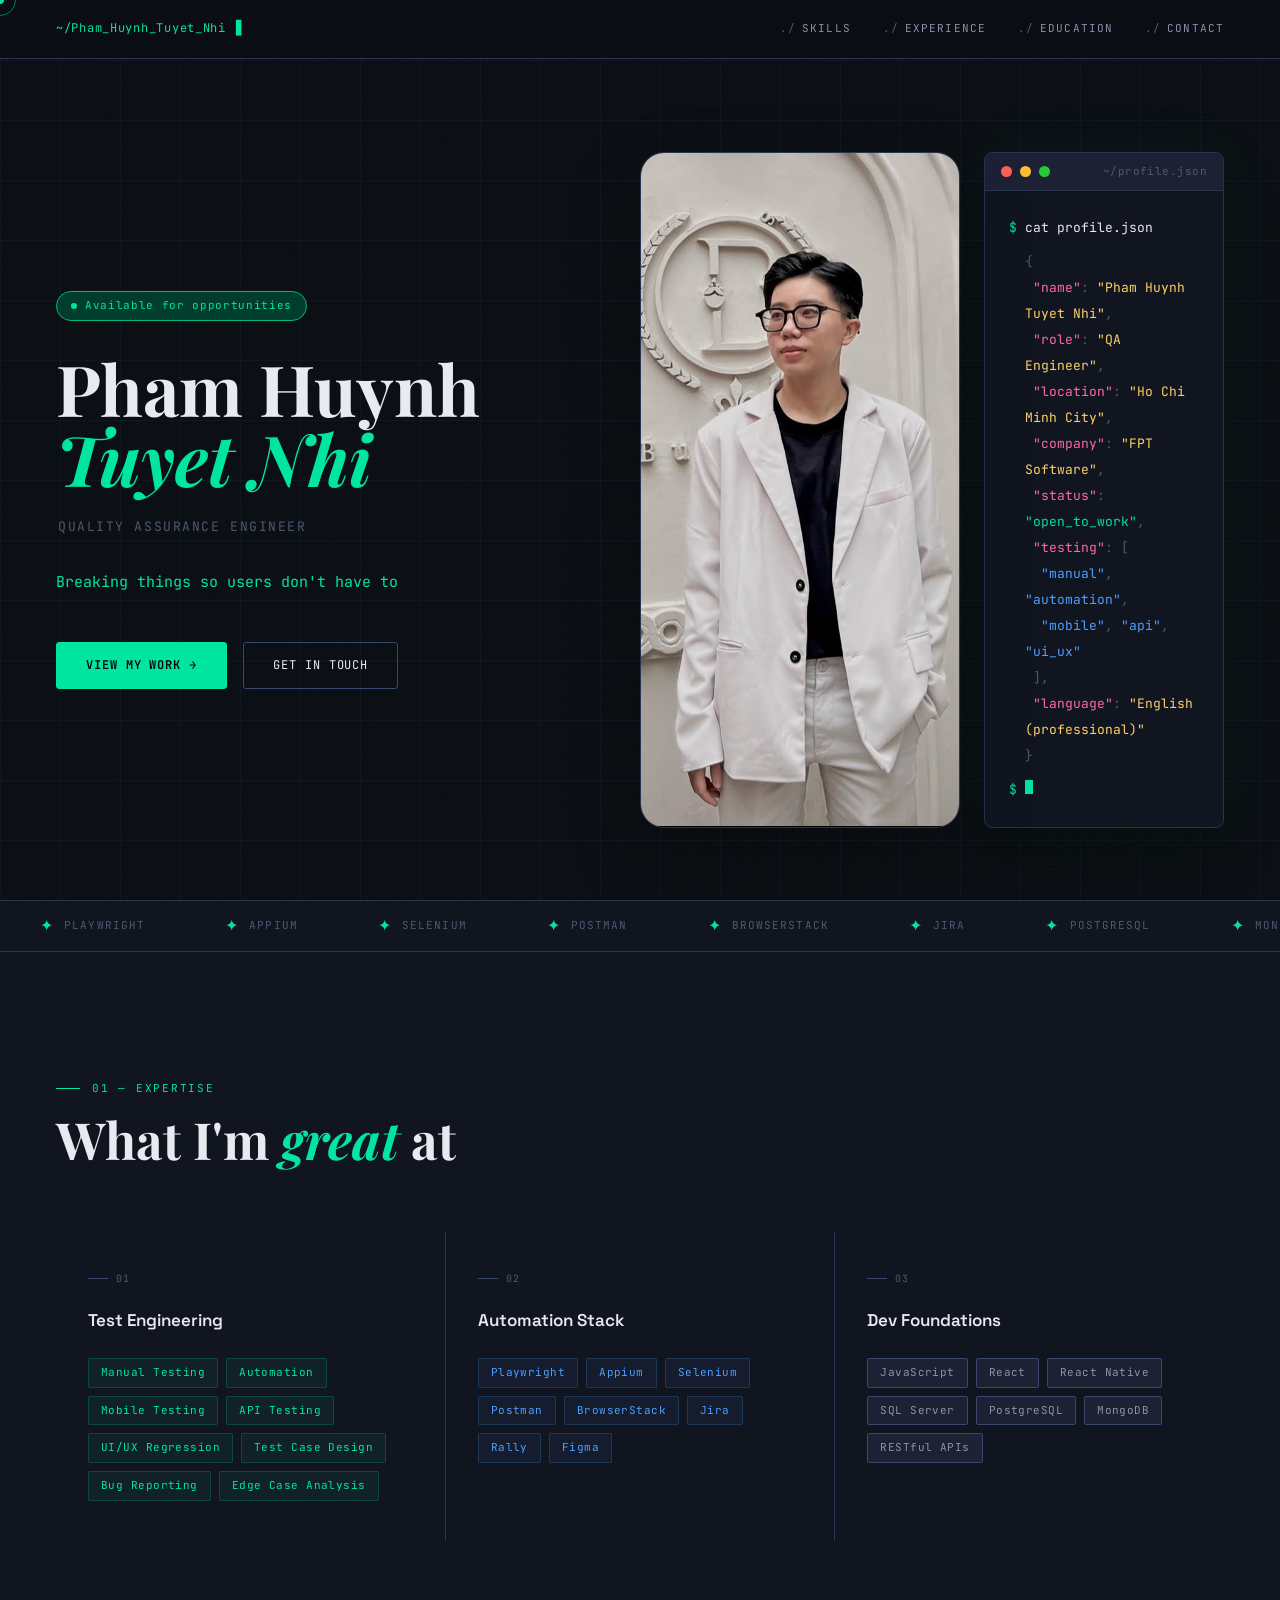
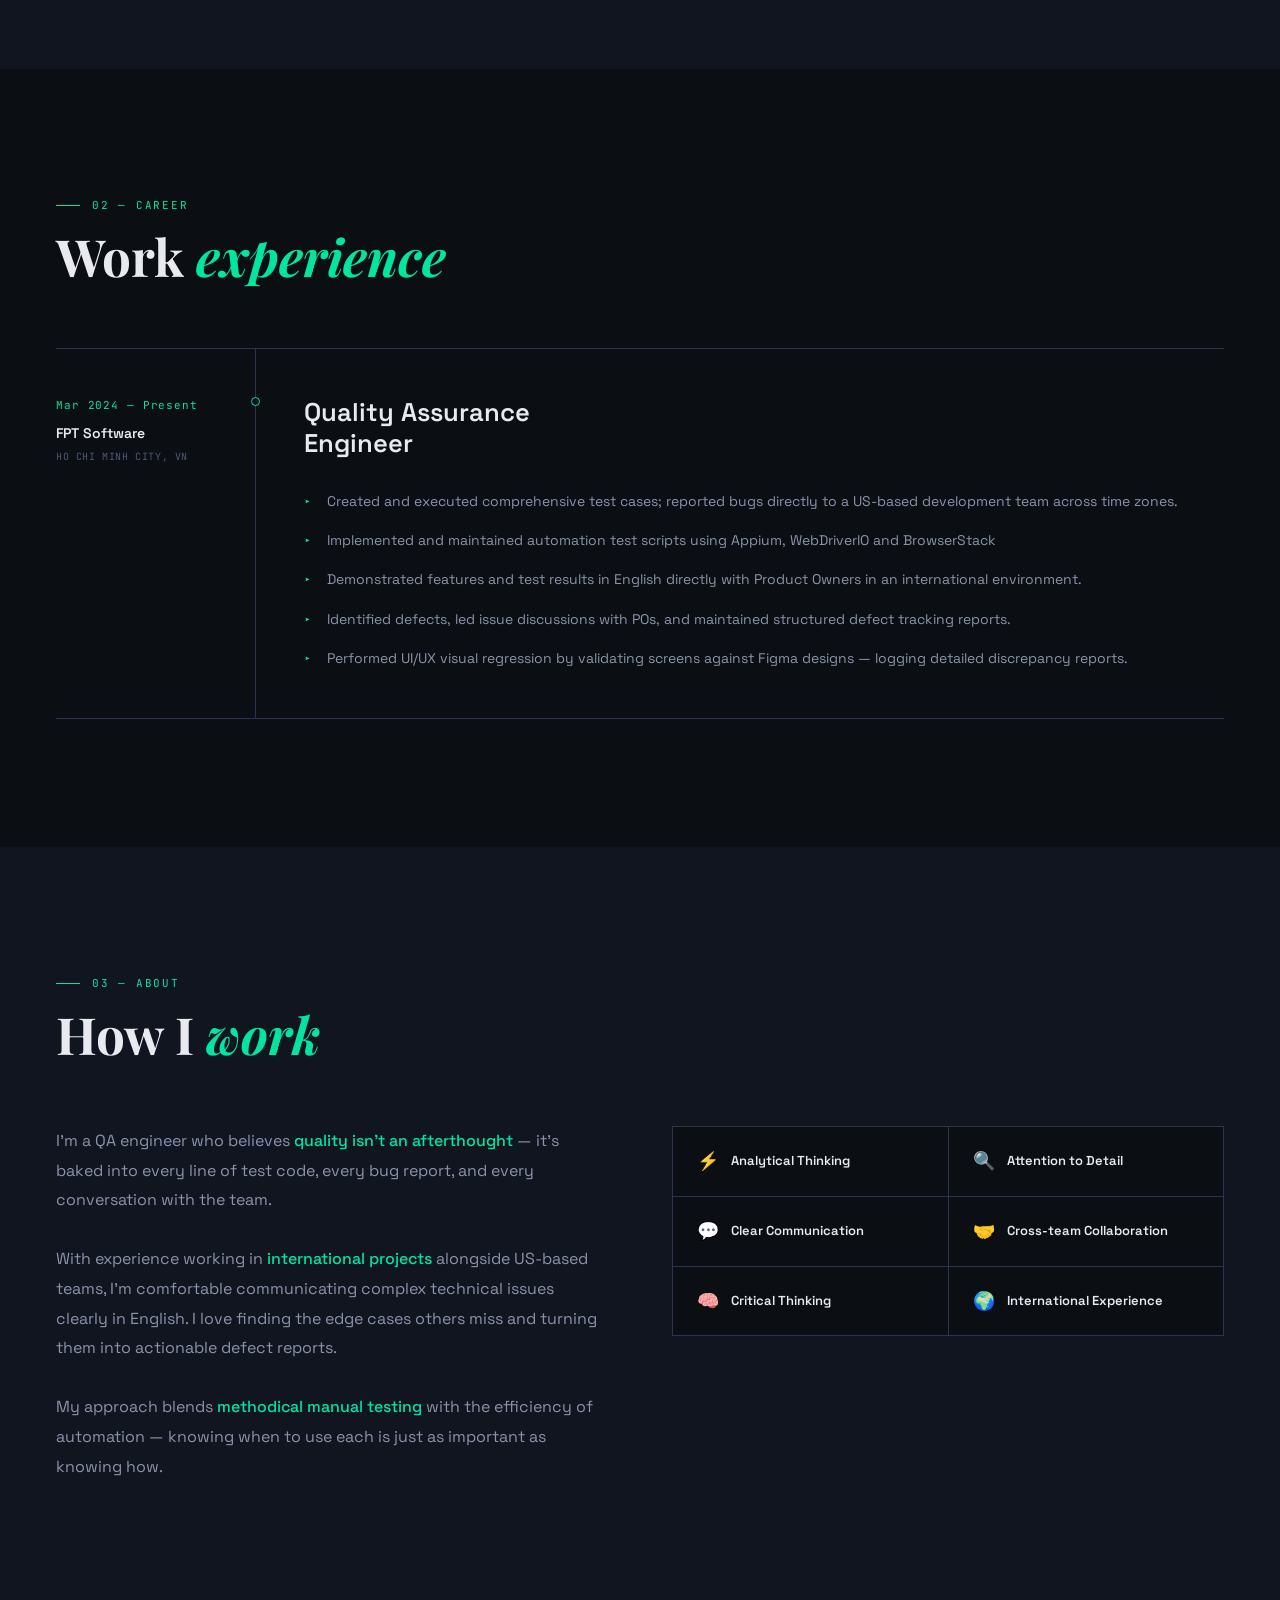
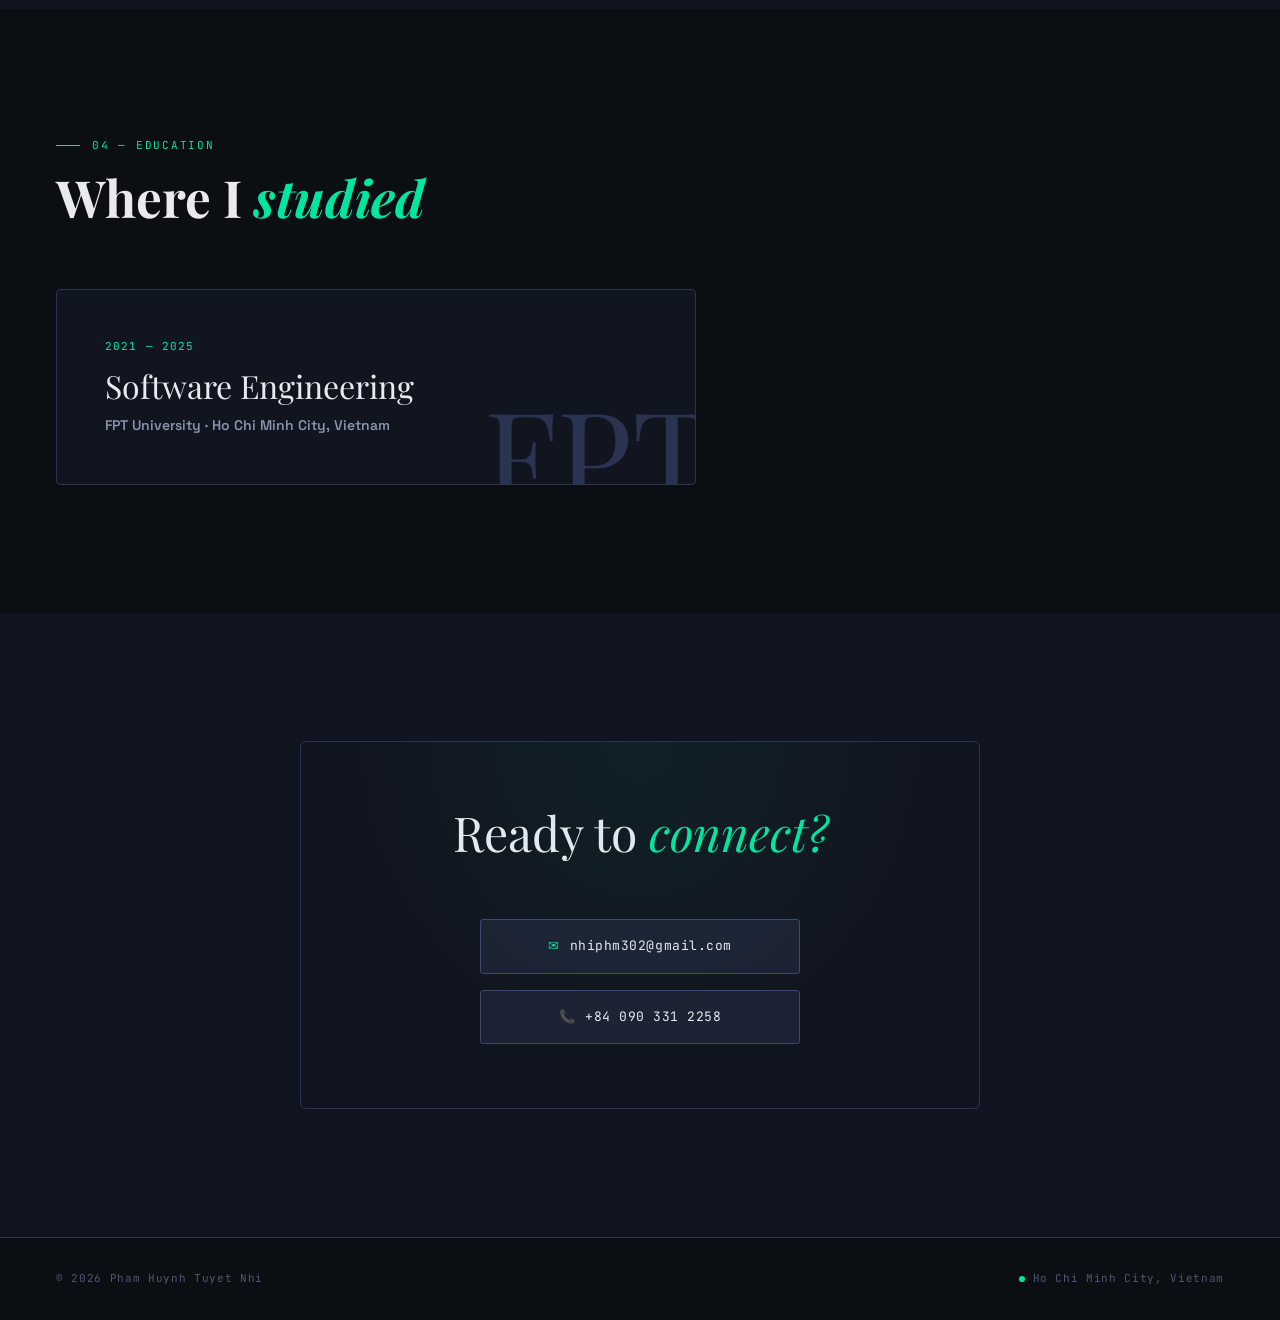
==== index.html @ 6cadf38d "refactor: rename Nhi_Portfolio.html to index.html and update README.md accordingly" ====
<!DOCTYPE html>
<html lang="en">

<head>
  <meta charset="UTF-8" />
  <meta name="viewport" content="width=device-width,initial-scale=1.0" />
  <title>Pham Huynh Tuyet Nhi · QA Engineer</title>
  <link rel="preconnect" href="https://fonts.googleapis.com">
  <link
    href="https://fonts.googleapis.com/css2?family=Space+Grotesk:wght@300;400;500;600;700&family=JetBrains+Mono:ital,wght@0,300;0,400;0,500;1,400&family=Playfair+Display:ital,wght@0,700;1,700&display=swap"
    rel="stylesheet">
  <link rel="stylesheet" href="styles.css">
</head>

<body>

  <div id="cursor"></div>
  <div id="cursor-ring"></div>

  <!-- FLOATING TAGS BACKGROUND -->
  <div class="float-tags" id="floatTags"></div>

  <!-- NAV -->
  <nav>
    <div class="nav-id">
      <span>~/Pham_Huynh_Tuyet_Nhi</span><span class="blink">▊</span>
    </div>
    <ul class="nav-links">
      <li><a href="#skills">skills</a></li>
      <li><a href="#experience">experience</a></li>
      <li><a href="#education">education</a></li>
      <li><a href="#contact">contact</a></li>
    </ul>
  </nav>

  <!-- HERO -->
  <section class="hero">
    <div class="hero-grid-bg"></div>

    <div class="hero-left">
      <div class="status-pill"><span class="status-dot"></span>Available for opportunities</div>
      <h1 class="hero-name">
        Pham Huynh<br><span>Tuyet Nhi</span>
      </h1>
      <div class="hero-role">Quality Assurance Engineer</div>
      <div class="type-line" id="typeLine"><span class="typed"></span></div>
      <div class="hero-actions">
        <a href="#experience" class="btn btn-glow">View my work →</a>
        <a href="#contact" class="btn btn-ghost">Get in touch</a>
      </div>
    </div>

    <div class="hero-right">
      <div class="profile-card">
        <img src="assets/IMG_1391.jpg" alt="Pham Huynh Tuyet Nhi" class="hero-photo reveal">
        <div class="terminal">
          <div class="terminal-bar">
            <span class="t-dot t-red"></span>
            <span class="t-dot t-yellow"></span>
            <span class="t-dot t-green"></span>
            <span class="terminal-path">~/profile.json</span>
          </div>
        <div class="terminal-body">
          <div class="t-line"><span class="t-prompt">$</span><span class="t-cmd">cat profile.json</span></div>
          <div style="height:0.5rem"></div>
          <div class="t-out"><span class="t-comment">{</span></div>
          <div class="t-out"><span class="t-key">&nbsp;"name"</span><span class="t-comment">: </span><span
              class="t-val">"Pham Huynh Tuyet Nhi"</span><span class="t-comment">,</span></div>
          <div class="t-out"><span class="t-key">&nbsp;"role"</span><span class="t-comment">: </span><span
              class="t-val">"QA Engineer"</span><span class="t-comment">,</span></div>
          <div class="t-out"><span class="t-key">&nbsp;"location"</span><span class="t-comment">: </span><span
              class="t-val">"Ho Chi Minh City"</span><span class="t-comment">,</span></div>
          <div class="t-out"><span class="t-key">&nbsp;"company"</span><span class="t-comment">: </span><span
              class="t-val">"FPT Software"</span><span class="t-comment">,</span></div>
          <div class="t-out"><span class="t-key">&nbsp;"status"</span><span class="t-comment">: </span><span
              style="color:var(--green)">"open_to_work"</span><span class="t-comment">,</span></div>
          <div class="t-out"><span class="t-key">&nbsp;"testing"</span><span class="t-comment">: [</span></div>
          <div class="t-out"><span class="t-tag">&nbsp;&nbsp;"manual"</span><span class="t-comment">,</span><span
              class="t-tag"> "automation"</span><span class="t-comment">,</span></div>
          <div class="t-out"><span class="t-tag">&nbsp;&nbsp;"mobile"</span><span class="t-comment">,</span><span
              class="t-tag"> "api"</span><span class="t-comment">,</span><span class="t-tag"> "ui_ux"</span></div>
          <div class="t-out"><span class="t-comment">&nbsp;],</span></div>
          <div class="t-out"><span class="t-key">&nbsp;"language"</span><span class="t-comment">: </span><span
              class="t-val">"English (professional)"</span></div>
          <div class="t-out"><span class="t-comment">}</span></div>
          <div style="height:0.5rem"></div>
          <div class="t-line"><span class="t-prompt">$</span><span class="cursor-block"></span></div>
        </div>
      </div>
    </div>
  </section>

  <!-- MARQUEE -->
  <div class="marquee-wrap">
    <div class="marquee-track" id="marqueeTrack">
      <span class="marquee-item"><span>✦</span> Playwright</span>
      <span class="marquee-item"><span>✦</span> Appium</span>
      <span class="marquee-item"><span>✦</span> Selenium</span>
      <span class="marquee-item"><span>✦</span> Postman</span>
      <span class="marquee-item"><span>✦</span> BrowserStack</span>
      <span class="marquee-item"><span>✦</span> Jira</span>
      <span class="marquee-item"><span>✦</span> PostgreSQL</span>
      <span class="marquee-item"><span>✦</span> MongoDB</span>
      <span class="marquee-item"><span>✦</span> React</span>
      <span class="marquee-item"><span>✦</span> JavaScript</span>
      <span class="marquee-item"><span>✦</span> Figma</span>
      <span class="marquee-item"><span>✦</span> Rally</span>
      <span class="marquee-item"><span>✦</span> Playwright</span>
      <span class="marquee-item"><span>✦</span> Appium</span>
      <span class="marquee-item"><span>✦</span> Selenium</span>
      <span class="marquee-item"><span>✦</span> Postman</span>
      <span class="marquee-item"><span>✦</span> BrowserStack</span>
      <span class="marquee-item"><span>✦</span> Jira</span>
      <span class="marquee-item"><span>✦</span> PostgreSQL</span>
      <span class="marquee-item"><span>✦</span> MongoDB</span>
      <span class="marquee-item"><span>✦</span> React</span>
      <span class="marquee-item"><span>✦</span> JavaScript</span>
      <span class="marquee-item"><span>✦</span> Figma</span>
      <span class="marquee-item"><span>✦</span> Rally</span>
    </div>
  </div>

  <!-- SKILLS -->
  <section id="skills" class="skills-bg">
    <div class="sec-header reveal">
      <div class="sec-eyebrow">01 — expertise</div>
      <h2 class="sec-title">What I'm <em>great</em> at</h2>
    </div>
    <div class="skills-grid reveal">
      <div class="skill-cell">
        <div class="skill-cell-num">01</div>
        <div class="skill-cell-title">Test Engineering</div>
        <div class="chips">
          <span class="chip chip-g">Manual Testing</span>
          <span class="chip chip-g">Automation</span>
          <span class="chip chip-g">Mobile Testing</span>
          <span class="chip chip-g">API Testing</span>
          <span class="chip chip-g">UI/UX Regression</span>
          <span class="chip chip-g">Test Case Design</span>
          <span class="chip chip-g">Bug Reporting</span>
          <span class="chip chip-g">Edge Case Analysis</span>
        </div>
      </div>
      <div class="skill-cell">
        <div class="skill-cell-num">02</div>
        <div class="skill-cell-title">Automation Stack</div>
        <div class="chips">
          <span class="chip chip-b">Playwright</span>
          <span class="chip chip-b">Appium</span>
          <span class="chip chip-b">Selenium</span>
          <span class="chip chip-b">Postman</span>
          <span class="chip chip-b">BrowserStack</span>
          <span class="chip chip-b">Jira</span>
          <span class="chip chip-b">Rally</span>
          <span class="chip chip-b">Figma</span>
        </div>
      </div>
      <div class="skill-cell">
        <div class="skill-cell-num">03</div>
        <div class="skill-cell-title">Dev Foundations</div>
        <div class="chips">
          <span class="chip chip-n">JavaScript</span>
          <span class="chip chip-n">React</span>
          <span class="chip chip-n">React Native</span>
          <span class="chip chip-n">SQL Server</span>
          <span class="chip chip-n">PostgreSQL</span>
          <span class="chip chip-n">MongoDB</span>
          <span class="chip chip-n">RESTful APIs</span>
        </div>
      </div>
    </div>
  </section>

  <!-- EXPERIENCE -->
  <section id="experience">
    <div class="sec-header reveal">
      <div class="sec-eyebrow">02 — career</div>
      <h2 class="sec-title">Work <em>experience</em></h2>
    </div>
    <div class="exp-timeline">
      <div class="exp-item reveal">
        <div class="exp-left">
          <div class="exp-date">Mar 2024 — Present</div>
          <div class="exp-co">FPT Software</div>
          <div class="exp-loc">HO CHI MINH CITY, VN</div>
        </div>
        <div class="exp-right">
          <div class="exp-role">Quality Assurance<br>Engineer</div>
          <ul class="exp-list">
            <li><span class="bullet">▸</span>Created and executed comprehensive test cases; reported bugs directly to a
              US-based development team across time zones.</li>
            <li><span class="bullet">▸</span>Implemented and maintained automation test scripts using Appium,
              WebDriverIO and BrowserStack</li>
            <li><span class="bullet">▸</span>Demonstrated features and test results in English directly with Product
              Owners in an international environment.</li>
            <li><span class="bullet">▸</span>Identified defects, led issue discussions with POs, and maintained
              structured defect tracking reports.</li>
            <li><span class="bullet">▸</span>Performed UI/UX visual regression by validating screens against Figma
              designs — logging detailed discrepancy reports.</li>
          </ul>
        </div>
      </div>
    </div>
  </section>

  <!-- ABOUT -->
  <section class="about-section">
    <div class="sec-header reveal">
      <div class="sec-eyebrow">03 — about</div>
      <h2 class="sec-title">How I <em>work</em></h2>
    </div>
    <div class="about-grid reveal">
      <div>
        <p class="about-text">
          I'm a QA engineer who believes <strong>quality isn't an afterthought</strong> — it's baked into every line of
          test code, every bug report, and every conversation with the team.<br><br>
          With experience working in <strong>international projects</strong> alongside US-based teams, I'm comfortable
          communicating complex technical issues clearly in English. I love finding the edge cases others miss and
          turning them into actionable defect reports.<br><br>
          My approach blends <strong>methodical manual testing</strong> with the efficiency of automation — knowing when
          to use each is just as important as knowing how.
        </p>
      </div>
      <div class="soft-skills">
        <div class="soft-skill">
          <span class="soft-skill-icon">⚡</span>
          <span class="soft-skill-name">Analytical Thinking</span>
        </div>
        <div class="soft-skill">
          <span class="soft-skill-icon">🔍</span>
          <span class="soft-skill-name">Attention to Detail</span>
        </div>
        <div class="soft-skill">
          <span class="soft-skill-icon">💬</span>
          <span class="soft-skill-name">Clear Communication</span>
        </div>
        <div class="soft-skill">
          <span class="soft-skill-icon">🤝</span>
          <span class="soft-skill-name">Cross-team Collaboration</span>
        </div>
        <div class="soft-skill">
          <span class="soft-skill-icon">🧠</span>
          <span class="soft-skill-name">Critical Thinking</span>
        </div>
        <div class="soft-skill">
          <span class="soft-skill-icon">🌍</span>
          <span class="soft-skill-name">International Experience</span>
        </div>
      </div>
    </div>
  </section>

  <!-- EDUCATION -->
  <section id="education" style="background:var(--bg)">
    <div class="sec-header reveal">
      <div class="sec-eyebrow">04 — education</div>
      <h2 class="sec-title">Where I <em>studied</em></h2>
    </div>
    <div class="edu-card reveal">
      <div class="edu-year">2021 — 2025</div>
      <div class="edu-degree">Software Engineering</div>
      <div class="edu-school">FPT University · Ho Chi Minh City, Vietnam</div>
    </div>
  </section>

  <!-- CONTACT -->
  <section id="contact">
    <div class="contact-inner reveal">
      <div class="contact-heading">Ready to <em>connect?</em></div>
      <div class="contact-links">
        <a href="mailto:nhiphm302@gmail.com" class="contact-email">
          <span class="at">✉</span> nhiphm302@gmail.com
        </a>
        <a href="tel:+840903312258" class="contact-email">
          <span class="at">📞</span> +84 090 331 2258
        </a>
      </div>
    </div>
  </section>

  <!-- FOOTER -->
  <footer>
    <span class="footer-l">© 2026 Pham Huynh Tuyet Nhi</span>
    <span class="footer-r">Ho Chi Minh City, Vietnam</span>
  </footer>

  <script>
    (function () {
      const cur = document.getElementById('cursor');
      const ring = document.getElementById('cursor-ring');
      let mx = 0, my = 0, rx = 0, ry = 0;
      document.addEventListener('mousemove', e => { mx = e.clientX; my = e.clientY; cur.style.left = mx + 'px'; cur.style.top = my + 'px' });
      function animRing() { rx += (mx - rx) * 0.12; ry += (my - ry) * 0.12; ring.style.left = Math.round(rx) + 'px'; ring.style.top = Math.round(ry) + 'px'; requestAnimationFrame(animRing) }
      animRing();
      document.querySelectorAll('a,button,.skill-cell,.tool-item,.exp-item').forEach(el => {
        el.addEventListener('mouseenter', () => { ring.style.width = '50px'; ring.style.height = '50px'; ring.style.borderColor = 'var(--green)' });
        el.addEventListener('mouseleave', () => { ring.style.width = '32px'; ring.style.height = '32px'; ring.style.borderColor = 'var(--green)' });
      });
    })();

    (function () {
      const lines = ['Breaking things so users don\'t have to.', 'Turning bugs into better software.', 'Finding edge cases you never imagined.', 'Quality is not an act — it\'s a habit.'];
      const el = document.querySelector('#typeLine .typed');
      let li = 0, ci = 0, del = false;
      function tick() {
        const line = lines[li];
        if (!del) { el.textContent = line.slice(0, ++ci); if (ci === line.length) { del = true; setTimeout(tick, 1800); return } }
        else { el.textContent = line.slice(0, --ci); if (ci === 0) { del = false; li = (li + 1) % lines.length } }
        setTimeout(tick, del ? 40 : 70);
      }
      setTimeout(tick, 600);
    })();

    (function () {
      const tags = ['<test/>', '[pass]', '[fail]', 'bug.fix()', 'assert()', 'expect()', 'describe()', 'it()', 'await', 'async', 'null', 'undefined', 'console.log', 'git push', 'npm test', 'playwright', 'appium', 'postman', 'api.get()', '200 OK', '404', '500', 'fixture', 'mock', 'stub', 'CI/CD', 'lint', 'coverage'];
      const container = document.getElementById('floatTags');
      function spawn() {
        const d = document.createElement('div');
        d.className = 'float-tag';
        d.textContent = tags[Math.floor(Math.random() * tags.length)];
        d.style.left = Math.random() * 100 + 'vw';
        d.style.bottom = '-20px';
        const dur = 12 + Math.random() * 18;
        d.style.animationDuration = dur + 's';
        d.style.animationDelay = '0s';
        container.appendChild(d);
        setTimeout(() => d.remove(), dur * 1000);
      }
      for (let i = 0; i < 8; i++)setTimeout(spawn, i * 600);
      setInterval(spawn, 1800);
    })();

    (function () {
      const obs = new IntersectionObserver(entries => { entries.forEach(e => { if (e.isIntersecting) e.target.classList.add('visible') }) }, { threshold: 0.12 });
      document.querySelectorAll('.reveal').forEach(el => obs.observe(el));
    })();
  </script>
</body>

</html>
---- styles.css ----
*,
*::before,
*::after {
  box-sizing: border-box;
  margin: 0;
  padding: 0
}

:root {
  --bg: #0b0e13;
  --bg2: #111520;
  --bg3: #161b27;
  --surface: #1c2233;
  --surface2: #222a3d;
  --border: #2a3350;
  --border2: #3a4870;
  --text: #e8eaf0;
  --text2: #8b93ab;
  --text3: #4f5870;
  --green: #00e5a0;
  --green-dim: #00b87d;
  --green-dark: #003d2a;
  --pink: #ff6b9d;
  --blue: #4d9fff;
  --amber: #ffd166;
  --mono: 'JetBrains Mono', monospace;
  --sans: 'Space Grotesk', sans-serif;
  --serif: 'Playfair Display', serif;
}

html {
  scroll-behavior: smooth
}

body {
  background: var(--bg);
  color: var(--text);
  font-family: var(--sans);
  font-size: 15px;
  line-height: 1.6;
  overflow-x: hidden
}

/* CURSOR */
* {
  cursor: none !important
}

#cursor {
  position: fixed;
  width: 8px;
  height: 8px;
  background: var(--green);
  border-radius: 50%;
  pointer-events: none;
  z-index: 9999;
  transform: translate(-50%, -50%);
  transition: transform .1s, width .15s, height .15s
}

#cursor-ring {
  position: fixed;
  width: 32px;
  height: 32px;
  border: 1px solid var(--green);
  border-radius: 50%;
  pointer-events: none;
  z-index: 9998;
  transform: translate(-50%, -50%);
  transition: transform .12s ease-out, width .2s, height .2s, border-color .2s;
  opacity: 0.5
}

body:hover #cursor {
  opacity: 1
}

/* NOISE OVERLAY */
body::before {
  content: '';
  position: fixed;
  inset: 0;
  background-image: url("data:image/svg+xml,%3Csvg viewBox='0 0 256 256' xmlns='http://www.w3.org/2000/svg'%3E%3Cfilter id='noise'%3E%3CfeTurbulence type='fractalNoise' baseFrequency='0.9' numOctaves='4' stitchTiles='stitch'/%3E%3C/filter%3E%3Crect width='100%25' height='100%25' filter='url(%23noise)' opacity='0.04'/%3E%3C/svg%3E");
  pointer-events: none;
  z-index: 1;
  opacity: 0.3
}

/* SCANLINES */
body::after {
  content: '';
  position: fixed;
  inset: 0;
  background: repeating-linear-gradient(0deg, transparent, transparent 2px, rgba(0, 229, 160, 0.015) 2px, rgba(0, 229, 160, 0.015) 4px);
  pointer-events: none;
  z-index: 2
}

/* NAV */
nav {
  position: fixed;
  top: 0;
  left: 0;
  right: 0;
  z-index: 100;
  display: flex;
  align-items: center;
  justify-content: space-between;
  padding: 1.2rem 3.5rem;
  border-bottom: 1px solid var(--border);
  background: rgba(11, 14, 19, 0.85);
  backdrop-filter: blur(16px)
}

.nav-id {
  display: flex;
  align-items: center;
  gap: 10px;
  font-family: var(--mono);
  font-size: 12px;
  letter-spacing: 0.06em;
  color: var(--green)
}

.nav-id .blink {
  animation: blink 1s step-end infinite
}

@keyframes blink {
  0%,
  100% {
    opacity: 1
  }
  50% {
    opacity: 0
  }
}

.nav-links {
  display: flex;
  gap: 2rem;
  list-style: none
}

.nav-links a {
  font-family: var(--mono);
  font-size: 11px;
  letter-spacing: 0.1em;
  text-transform: uppercase;
  color: var(--text2);
  text-decoration: none;
  transition: color .2s;
  display: flex;
  align-items: center;
  gap: 6px
}

.nav-links a::before {
  content: './';
  color: var(--text3)
}

.nav-links a:hover {
  color: var(--green)
}

.nav-links a:hover::before {
  color: var(--green)
}

/* HERO */
.hero {
  min-height: 100vh;
  display: grid;
  grid-template-columns: 1fr 1fr;
  align-items: center;
  padding: 0 3.5rem;
  padding-top: 5rem;
  position: relative;
  overflow: hidden
}

.hero-grid-bg {
  position: absolute;
  inset: 0;
  background-image: linear-gradient(var(--border) 1px, transparent 1px), linear-gradient(90deg, var(--border) 1px, transparent 1px);
  background-size: 60px 60px;
  opacity: 0.2;
  z-index: 0
}

.hero-left {
  position: relative;
  z-index: 3;
  padding: 4rem 0
}

.status-pill {
  display: inline-flex;
  align-items: center;
  gap: 8px;
  background: var(--green-dark);
  border: 1px solid var(--green-dim);
  border-radius: 20px;
  padding: 5px 14px;
  font-family: var(--mono);
  font-size: 11px;
  color: var(--green);
  letter-spacing: 0.06em;
  margin-bottom: 2rem
}

.status-dot {
  width: 6px;
  height: 6px;
  border-radius: 50%;
  background: var(--green);
  animation: pulse 2s ease infinite
}

@keyframes pulse {
  0%,
  100% {
    box-shadow: 0 0 0 0 rgba(0, 229, 160, 0.4)
  }
  50% {
    box-shadow: 0 0 0 6px rgba(0, 229, 160, 0)
  }
}

.hero-name {
  font-family: var(--serif);
  font-size: clamp(3rem, 5.5vw, 5rem);
  line-height: 1.0;
  margin-bottom: 1.5rem;
  color: var(--text)
}

.hero-name span {
  color: var(--green);
  font-style: italic
}

.hero-role {
  font-family: var(--mono);
  font-size: 13px;
  letter-spacing: 0.12em;
  text-transform: uppercase;
  color: var(--text3);
  margin-bottom: 2rem;
  padding-left: 2px
}

.type-line {
  font-family: var(--mono);
  font-size: 15px;
  color: var(--text2);
  margin-bottom: 3rem;
  min-height: 1.5em
}

.type-line .typed {
  color: var(--green)
}

.hero-actions {
  display: flex;
  gap: 1rem;
  flex-wrap: wrap
}

.btn {
  display: inline-flex;
  align-items: center;
  gap: 8px;
  padding: 0.8rem 1.8rem;
  font-family: var(--mono);
  font-size: 12px;
  letter-spacing: 0.08em;
  text-transform: uppercase;
  text-decoration: none;
  border-radius: 3px;
  transition: all .2s;
  position: relative;
  overflow: hidden
}

.btn-glow {
  background: var(--green);
  color: #000;
  font-weight: 600;
  border: 1px solid var(--green)
}

.btn-glow:hover {
  background: #00ffb3;
  box-shadow: 0 0 20px rgba(0, 229, 160, 0.4);
  transform: translateY(-1px)
}

.btn-ghost {
  background: transparent;
  color: var(--text);
  border: 1px solid var(--border2)
}

.btn-ghost:hover {
  border-color: var(--green);
  color: var(--green)
}

.hero-right {
  position: relative;
  z-index: 3;
  display: flex;
  align-items: center;
  justify-content: center
}

.profile-card {
  display: grid;
  grid-template-columns: minmax(240px, 320px) 1fr;
  gap: 1.5rem;
  align-items: stretch;
  width: 100%;
  max-width: 860px;
}

.hero-photo {
  width: 100%;
  height: 100%;
  object-fit: cover;
  border-radius: 24px;
  border: 1px solid var(--border);
  box-shadow: 0 28px 70px rgba(0, 0, 0, 0.25);
}

.terminal {
  background: var(--bg2);
  border: 1px solid var(--border);
  border-radius: 8px;
  width: 100%;
  font-family: var(--mono);
  overflow: hidden;
  box-shadow: 0 0 60px rgba(0, 229, 160, 0.06), 0 24px 48px rgba(0, 0, 0, 0.4)
}

.terminal-bar {
  background: var(--surface);
  padding: 10px 16px;
  display: flex;
  align-items: center;
  gap: 8px;
  border-bottom: 1px solid var(--border)
}

.t-dot {
  width: 11px;
  height: 11px;
  border-radius: 50%
}

.t-red {
  background: #ff5f56
}

.t-yellow {
  background: #ffbd2e
}

.t-green {
  background: #27c93f
}

.terminal-path {
  font-size: 11px;
  color: var(--text3);
  margin-left: auto;
  letter-spacing: 0.04em
}

.terminal-body {
  padding: 1.5rem;
  font-size: 13px;
  line-height: 2
}

.t-line {
  display: flex;
  gap: 8px;
  align-items: baseline
}

.t-prompt {
  color: var(--green);
  flex-shrink: 0
}

.t-cmd {
  color: var(--text)
}

.t-out {
  color: var(--text2);
  padding-left: 16px
}

.t-key {
  color: var(--pink)
}

.t-val {
  color: var(--amber)
}

.t-tag {
  color: var(--blue)
}

.t-comment {
  color: var(--text3)
}

.cursor-block {
  display: inline-block;
  width: 8px;
  height: 14px;
  background: var(--green);
  animation: blink 1s step-end infinite;
  vertical-align: middle
}

/* FLOATING TAGS */
.float-tags {
  position: absolute;
  inset: 0;
  pointer-events: none;
  overflow: hidden;
  z-index: 1
}

.float-tag {
  position: absolute;
  font-family: var(--mono);
  font-size: 10px;
  color: var(--text3);
  letter-spacing: 0.06em;
  animation: floatUp linear infinite;
  opacity: 0
}

@keyframes floatUp {
  0% {
    opacity: 0;
    transform: translateY(0)
  }
  10% {
    opacity: 0.5
  }
  90% {
    opacity: 0.2
  }
  100% {
    opacity: 0;
    transform: translateY(-100vh)
  }
}

/* MARQUEE */
.marquee-wrap {
  border-top: 1px solid var(--border);
  border-bottom: 1px solid var(--border);
  background: var(--bg2);
  padding: 12px 0;
  overflow: hidden;
  white-space: nowrap;
  position: relative;
  z-index: 3
}

.marquee-track {
  display: inline-flex;
  animation: marquee 25s linear infinite
}

.marquee-item {
  font-family: var(--mono);
  font-size: 11px;
  letter-spacing: 0.1em;
  text-transform: uppercase;
  color: var(--text3);
  padding: 0 2.5rem;
  display: flex;
  align-items: center;
  gap: 10px
}

.marquee-item span {
  color: var(--green);
  font-size: 16px
}

@keyframes marquee {
  from {
    transform: translateX(0)
  }
  to {
    transform: translateX(-50%)
  }
}

/* SECTIONS */
section {
  padding: 8rem 3.5rem;
  position: relative;
  z-index: 3
}

section#experience,
section#education {
  background: var(--bg)
}

section#contact,
.about-section {
  background: var(--bg2)
}

.sec-header {
  margin-bottom: 4rem
}

.sec-eyebrow {
  font-family: var(--mono);
  font-size: 11px;
  letter-spacing: 0.16em;
  text-transform: uppercase;
  color: var(--green);
  margin-bottom: 1rem;
  display: flex;
  align-items: center;
  gap: 12px
}

.sec-eyebrow::before {
  content: '';
  width: 24px;
  height: 1px;
  background: var(--green)
}

h2.sec-title {
  font-family: var(--serif);
  font-size: clamp(2.5rem, 4vw, 3.8rem);
  line-height: 1.05;
  color: var(--text)
}

h2.sec-title em {
  color: var(--green);
  font-style: italic
}

/* SKILLS */
.skills-bg {
  background: var(--bg2)
}

.skills-grid {
  display: grid;
  grid-template-columns: repeat(3, 1fr);
  gap: 1px;
  background: var(--border)
}

.skill-cell {
  background: var(--bg2);
  padding: 2.5rem 2rem;
  transition: background .2s
}

.skill-cell:hover {
  background: var(--bg3)
}

.skill-cell-num {
  font-family: var(--mono);
  font-size: 10px;
  letter-spacing: 0.1em;
  color: var(--text3);
  margin-bottom: 1.25rem;
  display: flex;
  align-items: center;
  gap: 8px
}

.skill-cell-num::before {
  content: '';
  flex: 1;
  max-width: 20px;
  height: 1px;
  background: var(--border2)
}

.skill-cell-title {
  font-size: 17px;
  font-weight: 600;
  color: var(--text);
  margin-bottom: 1.5rem
}

.chips {
  display: flex;
  flex-wrap: wrap;
  gap: 8px
}

.chip {
  font-family: var(--mono);
  font-size: 11px;
  letter-spacing: 0.04em;
  padding: 5px 12px;
  border-radius: 2px;
  border: 1px solid;
  transition: all .2s
}

.chip-g {
  background: rgba(0, 229, 160, 0.06);
  border-color: rgba(0, 229, 160, 0.2);
  color: var(--green)
}

.chip-g:hover {
  background: rgba(0, 229, 160, 0.12);
  border-color: var(--green)
}

.chip-b {
  background: rgba(77, 159, 255, 0.06);
  border-color: rgba(77, 159, 255, 0.2);
  color: var(--blue)
}

.chip-n {
  background: var(--surface);
  border-color: var(--border2);
  color: var(--text2)
}

.chip-n:hover {
  border-color: var(--text2)
}

/* EXPERIENCE */
.exp-timeline {
  display: flex;
  flex-direction: column;
  gap: 0
}

.exp-item {
  display: grid;
  grid-template-columns: 200px 1fr;
  gap: 0;
  border-bottom: 1px solid var(--border)
}

.exp-item:first-child {
  border-top: 1px solid var(--border)
}

.exp-left {
  padding: 3rem 2rem 3rem 0;
  border-right: 1px solid var(--border);
  position: relative
}

.exp-left::after {
  content: '';
  position: absolute;
  right: -5px;
  top: 3rem;
  width: 9px;
  height: 9px;
  background: var(--bg);
  border: 1px solid var(--green);
  border-radius: 50%
}

.exp-date {
  font-family: var(--mono);
  font-size: 11px;
  letter-spacing: 0.08em;
  color: var(--green);
  margin-bottom: 0.5rem
}

.exp-co {
  font-size: 14px;
  font-weight: 600;
  color: var(--text);
  margin-bottom: 0.25rem
}

.exp-loc {
  font-family: var(--mono);
  font-size: 10px;
  color: var(--text3);
  letter-spacing: 0.06em
}

.exp-right {
  padding: 3rem 0 3rem 3rem
}

.exp-role {
  font-size: 1.6rem;
  font-weight: 600;
  color: var(--text);
  margin-bottom: 2rem;
  line-height: 1.2
}

.exp-list {
  list-style: none;
  display: flex;
  flex-direction: column;
  gap: 1rem
}

.exp-list li {
  display: flex;
  gap: 1rem;
  font-size: 14px;
  color: var(--text2);
  line-height: 1.65;
  align-items: baseline
}

.exp-list li .bullet {
  font-family: var(--mono);
  color: var(--green);
  flex-shrink: 0;
  font-size: 12px
}

.exp-tags {
  display: flex;
  flex-wrap: wrap;
  gap: 6px;
  margin-top: 1.75rem
}

.exp-tag {
  font-family: var(--mono);
  font-size: 10px;
  padding: 3px 10px;
  border-radius: 1px;
  background: var(--surface);
  border: 1px solid var(--border2);
  color: var(--text3);
  letter-spacing: 0.06em
}

/* ABOUT / SOFT SKILLS */
.about-grid {
  display: grid;
  grid-template-columns: 1fr 1fr;
  gap: 4rem;
  align-items: start
}

.about-text {
  font-size: 16px;
  line-height: 1.85;
  color: var(--text2)
}

.about-text strong {
  color: var(--green);
  font-weight: 500
}

.soft-skills {
  display: grid;
  grid-template-columns: 1fr 1fr;
  gap: 1px;
  background: var(--border);
  border: 1px solid var(--border)
}

.soft-skill {
  background: var(--bg);
  padding: 1.25rem 1.5rem;
  display: flex;
  align-items: center;
  gap: 12px
}

.soft-skill-icon {
  font-size: 18px;
  color: var(--green);
  flex-shrink: 0
}

.soft-skill-name {
  font-size: 13px;
  font-weight: 600;
  color: var(--text)
}

/* TOOLS BAND */
.tools-band {
  background: var(--surface);
  border-top: 1px solid var(--border);
  border-bottom: 1px solid var(--border);
  padding: 5rem 3.5rem
}

.tools-list {
  display: flex;
  flex-wrap: wrap;
  gap: 12px;
  margin-top: 3rem
}

.tool-item {
  display: flex;
  align-items: center;
  gap: 8px;
  padding: 0.75rem 1.25rem;
  background: var(--bg2);
  border: 1px solid var(--border);
  border-radius: 3px;
  font-family: var(--mono);
  font-size: 12px;
  letter-spacing: 0.04em;
  color: var(--text2);
  transition: all .2s
}

.tool-item:hover {
  border-color: var(--green);
  color: var(--green);
  background: var(--green-dark)
}

.tool-dot {
  width: 5px;
  height: 5px;
  border-radius: 50%;
  background: var(--green);
  flex-shrink: 0
}

/* EDUCATION */
.edu-card {
  background: var(--bg2);
  border: 1px solid var(--border);
  border-radius: 4px;
  padding: 3rem;
  max-width: 640px;
  position: relative;
  overflow: hidden
}

.edu-card::before {
  content: 'FPT';
  position: absolute;
  right: -1rem;
  bottom: -2rem;
  font-family: var(--serif);
  font-size: 8rem;
  color: var(--border);
  pointer-events: none;
  line-height: 1
}

.edu-year {
  font-family: var(--mono);
  font-size: 11px;
  letter-spacing: 0.1em;
  color: var(--green);
  margin-bottom: 0.75rem
}

.edu-degree {
  font-family: var(--serif);
  font-size: 2rem;
  color: var(--text);
  line-height: 1.2;
  margin-bottom: 0.5rem
}

.edu-school {
  font-size: 14px;
  font-weight: 600;
  color: var(--text2)
}

/* CONTACT */
.contact-inner {
  background: var(--bg2);
  border: 1px solid var(--border);
  border-radius: 6px;
  padding: 4rem;
  text-align: center;
  max-width: 680px;
  margin: 0 auto;
  position: relative;
  overflow: hidden;
  display: grid;
  gap: 1.25rem;
}

.contact-inner::before {
  content: '';
  position: absolute;
  inset: 0;
  background: radial-gradient(ellipse at 50% 0%, rgba(0, 229, 160, 0.06) 0%, transparent 60%);
  pointer-events: none
}

.contact-links {
  display: flex;
  flex-wrap: wrap;
  justify-content: center;
  gap: 1rem;
}

.contact-tagline {
  font-family: var(--mono);
  font-size: 13px;
  letter-spacing: 0.08em;
  color: var(--text2);
  margin-bottom: 1rem
}

.contact-heading {
  font-family: var(--serif);
  font-size: clamp(2rem, 4vw, 3rem);
  color: var(--text);
  margin-bottom: 2.5rem;
  line-height: 1.1
}

.contact-heading em {
  color: var(--green);
  font-style: italic
}

.contact-email {
  display: inline-flex;
  align-items: center;
  justify-content: center;
  gap: 10px;
  padding: 1rem 1.25rem;
  background: var(--surface);
  border: 1px solid var(--border2);
  border-radius: 3px;
  font-family: var(--mono);
  font-size: 13px;
  color: var(--text);
  letter-spacing: 0.04em;
  transition: all .2s;
  text-decoration: none;
  min-width: 220px;
  width: 100%;
  max-width: 320px;
}

.contact-email:hover {
  border-color: var(--green);
  color: var(--green);
  background: var(--green-dark)
}

.contact-email .at {
  color: var(--green)
}

/* FOOTER */
footer {
  background: var(--bg);
  border-top: 1px solid var(--border);
  padding: 2rem 3.5rem;
  display: flex;
  align-items: center;
  justify-content: space-between;
  position: relative;
  z-index: 3
}

.footer-l {
  font-family: var(--mono);
  font-size: 11px;
  color: var(--text3);
  letter-spacing: 0.06em
}

.footer-r {
  font-family: var(--mono);
  font-size: 11px;
  color: var(--text3);
  letter-spacing: 0.06em;
  display: flex;
  align-items: center;
  gap: 8px
}

.footer-r::before {
  content: '';
  width: 6px;
  height: 6px;
  border-radius: 50%;
  background: var(--green);
  animation: pulse 2s ease infinite
}

/* FADE-IN on scroll */
.reveal {
  opacity: 0;
  transform: translateY(30px);
  transition: opacity 0.7s ease, transform 0.7s ease
}

.reveal.visible {
  opacity: 1;
  transform: translateY(0)
}

/* RESPONSIVE */
@media(max-width:900px) {
  nav {
    padding: 1rem 1.5rem
  }

  .nav-links {
    display: none
  }

  .hero {
    grid-template-columns: 1fr;
    padding: 6rem 1.5rem 3rem
  }

  .hero-right {
    display: none
  }

  section {
    padding: 5rem 1.5rem
  }

  .skills-grid {
    grid-template-columns: 1fr
  }

  .exp-item {
    grid-template-columns: 1fr
  }

  .exp-left {
    border-right: none;
    border-bottom: 1px solid var(--border);
    padding: 2rem 0 1rem
  }

  .exp-left::after {
    display: none
  }

  .exp-right {
    padding: 1.5rem 0 2rem
  }

  .about-grid {
    grid-template-columns: 1fr
  }

  .contact-inner {
    padding: 3rem 1.5rem
  }

  .contact-links {
    flex-direction: column;
    align-items: stretch
  }

  .contact-email {
    max-width: none
  }

  footer {
    flex-direction: column;
    gap: 0.5rem;
    text-align: center
  }
}
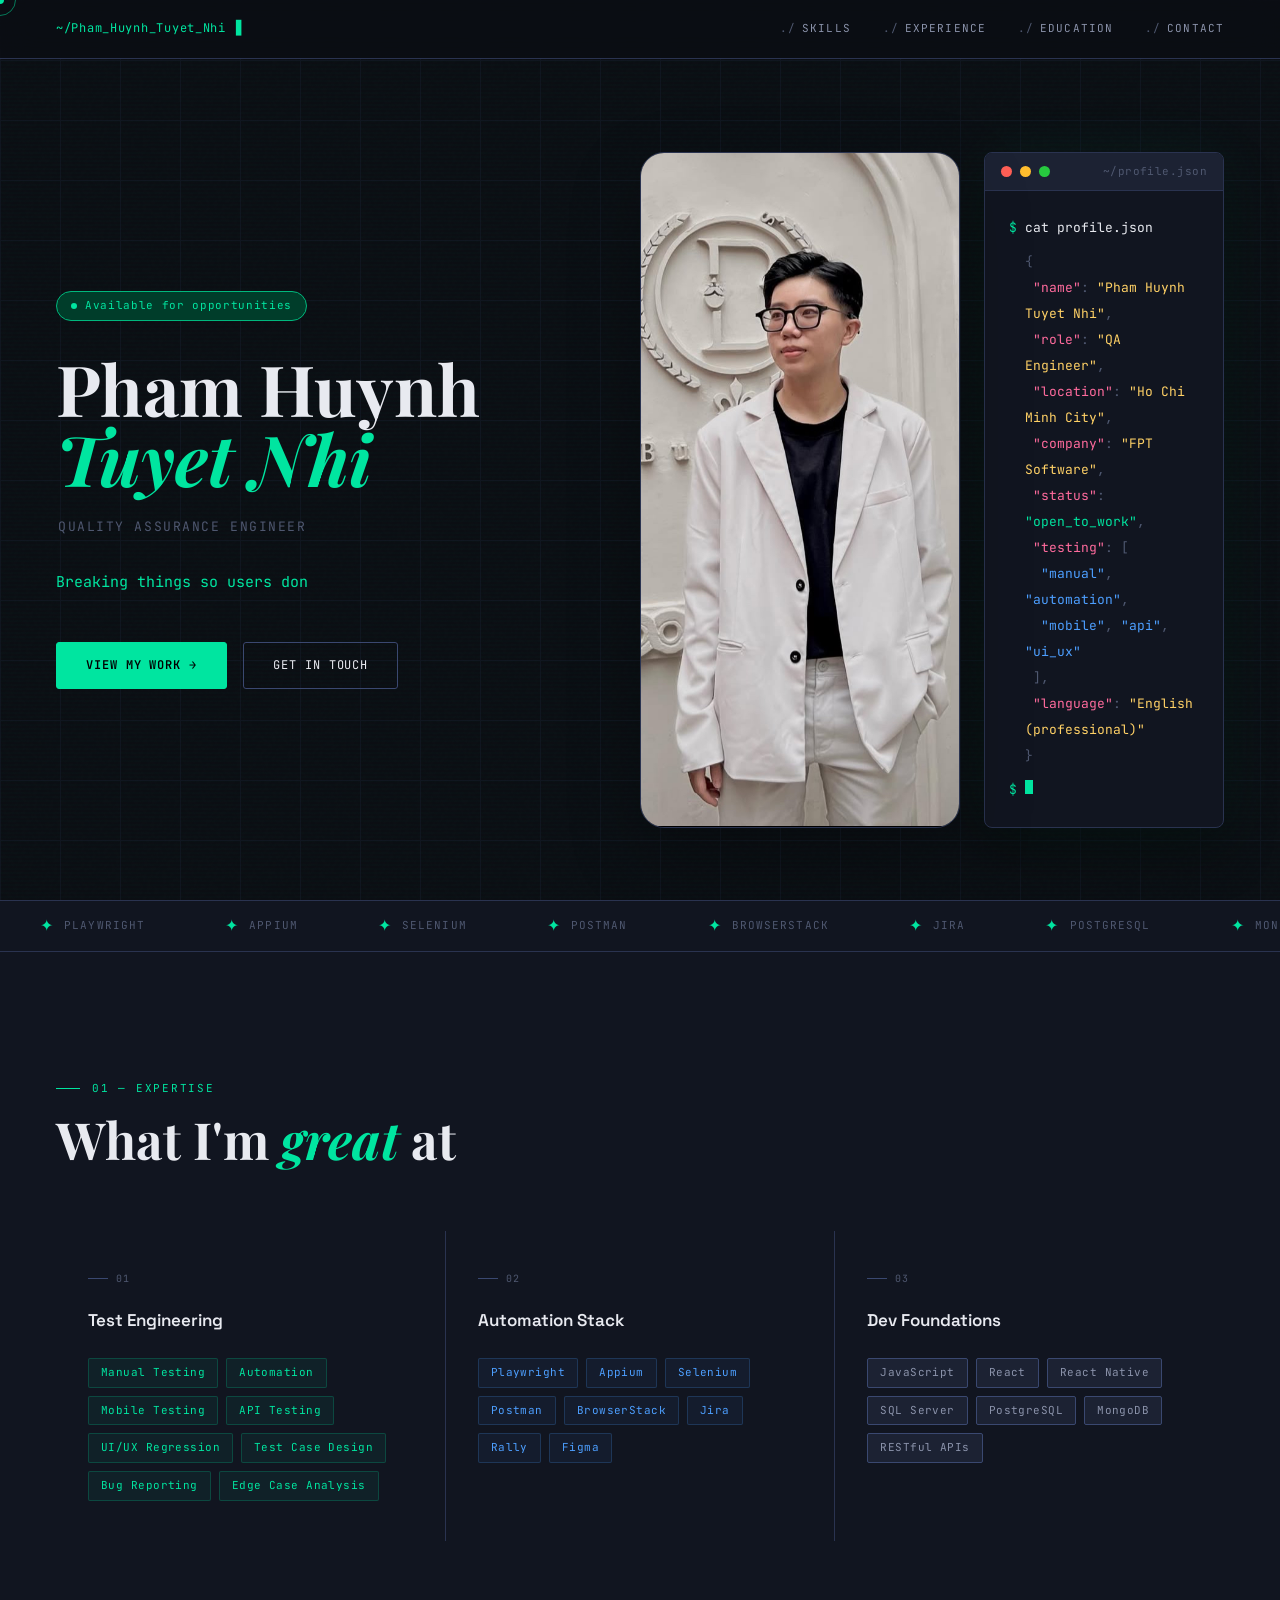
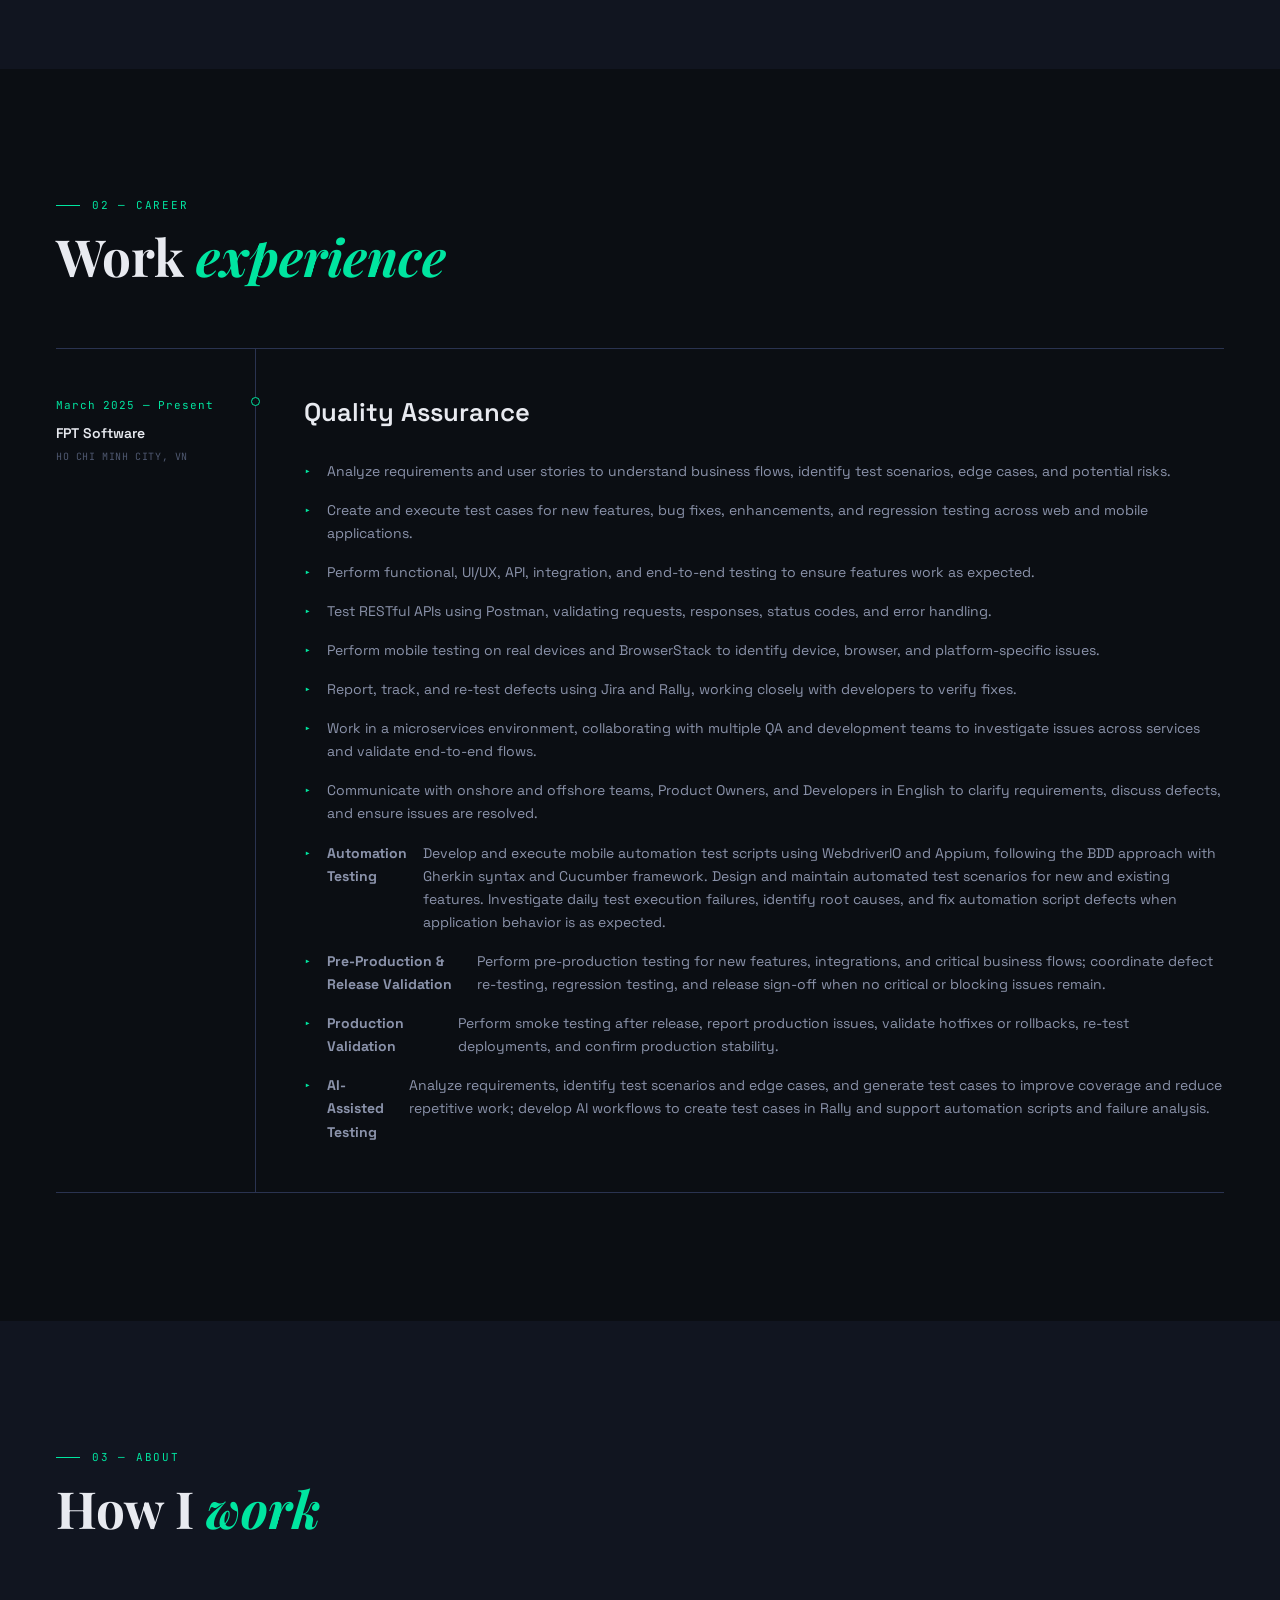
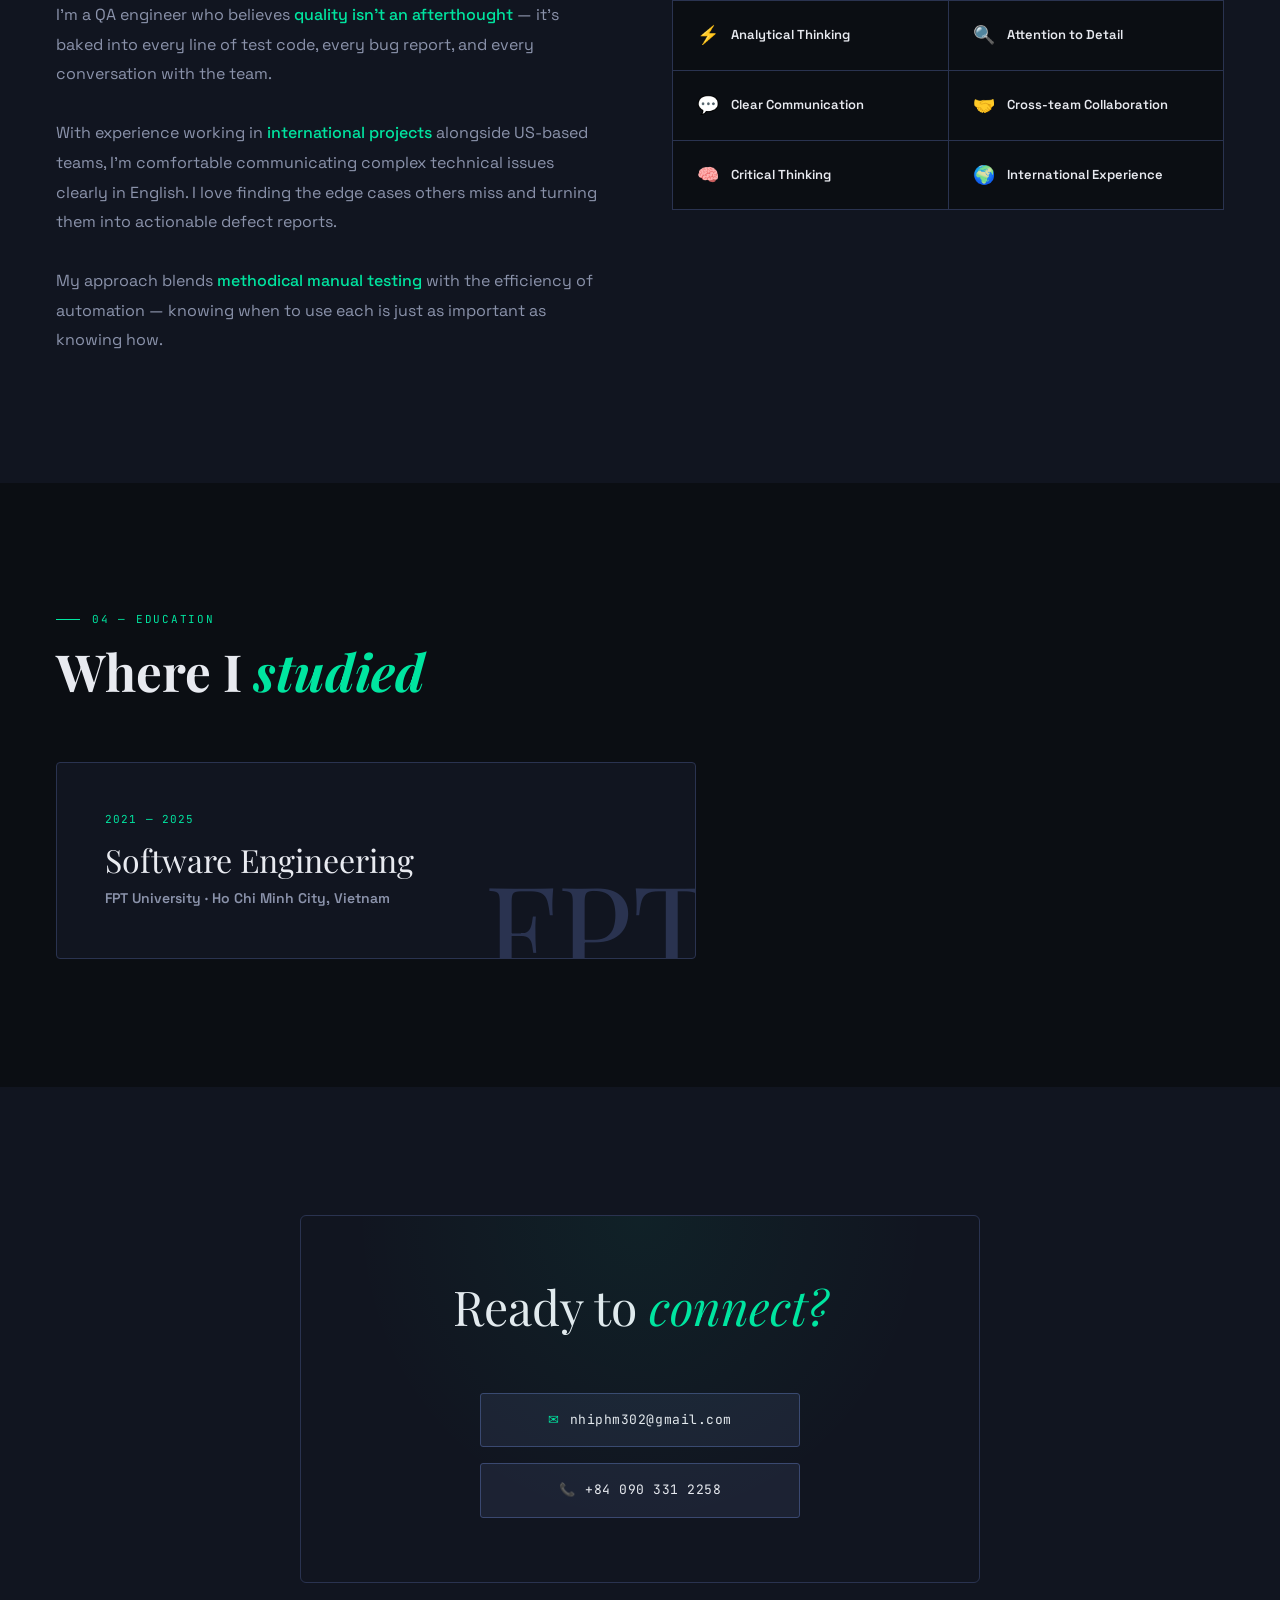
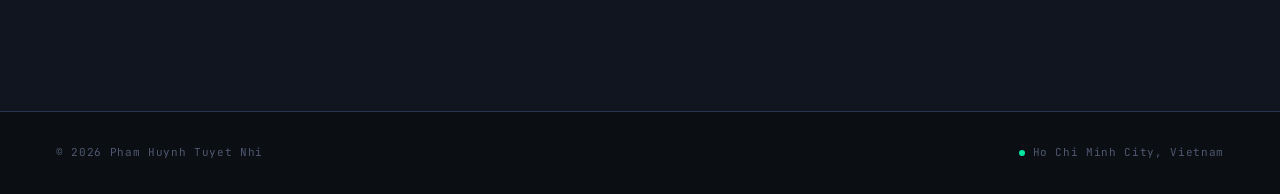
==== commit 348c47b6: "update exp" ====
--- a/index.html
+++ b/index.html
@@ -60,34 +60,34 @@
             <span class="t-dot t-green"></span>
             <span class="terminal-path">~/profile.json</span>
           </div>
-        <div class="terminal-body">
-          <div class="t-line"><span class="t-prompt">$</span><span class="t-cmd">cat profile.json</span></div>
-          <div style="height:0.5rem"></div>
-          <div class="t-out"><span class="t-comment">{</span></div>
-          <div class="t-out"><span class="t-key">&nbsp;"name"</span><span class="t-comment">: </span><span
-              class="t-val">"Pham Huynh Tuyet Nhi"</span><span class="t-comment">,</span></div>
-          <div class="t-out"><span class="t-key">&nbsp;"role"</span><span class="t-comment">: </span><span
-              class="t-val">"QA Engineer"</span><span class="t-comment">,</span></div>
-          <div class="t-out"><span class="t-key">&nbsp;"location"</span><span class="t-comment">: </span><span
-              class="t-val">"Ho Chi Minh City"</span><span class="t-comment">,</span></div>
-          <div class="t-out"><span class="t-key">&nbsp;"company"</span><span class="t-comment">: </span><span
-              class="t-val">"FPT Software"</span><span class="t-comment">,</span></div>
-          <div class="t-out"><span class="t-key">&nbsp;"status"</span><span class="t-comment">: </span><span
-              style="color:var(--green)">"open_to_work"</span><span class="t-comment">,</span></div>
-          <div class="t-out"><span class="t-key">&nbsp;"testing"</span><span class="t-comment">: [</span></div>
-          <div class="t-out"><span class="t-tag">&nbsp;&nbsp;"manual"</span><span class="t-comment">,</span><span
-              class="t-tag"> "automation"</span><span class="t-comment">,</span></div>
-          <div class="t-out"><span class="t-tag">&nbsp;&nbsp;"mobile"</span><span class="t-comment">,</span><span
-              class="t-tag"> "api"</span><span class="t-comment">,</span><span class="t-tag"> "ui_ux"</span></div>
-          <div class="t-out"><span class="t-comment">&nbsp;],</span></div>
-          <div class="t-out"><span class="t-key">&nbsp;"language"</span><span class="t-comment">: </span><span
-              class="t-val">"English (professional)"</span></div>
-          <div class="t-out"><span class="t-comment">}</span></div>
-          <div style="height:0.5rem"></div>
-          <div class="t-line"><span class="t-prompt">$</span><span class="cursor-block"></span></div>
-        </div>
-      </div>
-    </div>
+          <div class="terminal-body">
+            <div class="t-line"><span class="t-prompt">$</span><span class="t-cmd">cat profile.json</span></div>
+            <div style="height:0.5rem"></div>
+            <div class="t-out"><span class="t-comment">{</span></div>
+            <div class="t-out"><span class="t-key">&nbsp;"name"</span><span class="t-comment">: </span><span
+                class="t-val">"Pham Huynh Tuyet Nhi"</span><span class="t-comment">,</span></div>
+            <div class="t-out"><span class="t-key">&nbsp;"role"</span><span class="t-comment">: </span><span
+                class="t-val">"QA Engineer"</span><span class="t-comment">,</span></div>
+            <div class="t-out"><span class="t-key">&nbsp;"location"</span><span class="t-comment">: </span><span
+                class="t-val">"Ho Chi Minh City"</span><span class="t-comment">,</span></div>
+            <div class="t-out"><span class="t-key">&nbsp;"company"</span><span class="t-comment">: </span><span
+                class="t-val">"FPT Software"</span><span class="t-comment">,</span></div>
+            <div class="t-out"><span class="t-key">&nbsp;"status"</span><span class="t-comment">: </span><span
+                style="color:var(--green)">"open_to_work"</span><span class="t-comment">,</span></div>
+            <div class="t-out"><span class="t-key">&nbsp;"testing"</span><span class="t-comment">: [</span></div>
+            <div class="t-out"><span class="t-tag">&nbsp;&nbsp;"manual"</span><span class="t-comment">,</span><span
+                class="t-tag"> "automation"</span><span class="t-comment">,</span></div>
+            <div class="t-out"><span class="t-tag">&nbsp;&nbsp;"mobile"</span><span class="t-comment">,</span><span
+                class="t-tag"> "api"</span><span class="t-comment">,</span><span class="t-tag"> "ui_ux"</span></div>
+            <div class="t-out"><span class="t-comment">&nbsp;],</span></div>
+            <div class="t-out"><span class="t-key">&nbsp;"language"</span><span class="t-comment">: </span><span
+                class="t-val">"English (professional)"</span></div>
+            <div class="t-out"><span class="t-comment">}</span></div>
+            <div style="height:0.5rem"></div>
+            <div class="t-line"><span class="t-prompt">$</span><span class="cursor-block"></span></div>
+          </div>
+        </div>
+      </div>
   </section>
 
   <!-- MARQUEE -->
@@ -180,23 +180,47 @@
     <div class="exp-timeline">
       <div class="exp-item reveal">
         <div class="exp-left">
-          <div class="exp-date">Mar 2024 — Present</div>
+          <div class="exp-date">March 2025 — Present</div>
           <div class="exp-co">FPT Software</div>
           <div class="exp-loc">HO CHI MINH CITY, VN</div>
         </div>
         <div class="exp-right">
-          <div class="exp-role">Quality Assurance<br>Engineer</div>
+          <div class="exp-role">Quality Assurance</div>
           <ul class="exp-list">
-            <li><span class="bullet">▸</span>Created and executed comprehensive test cases; reported bugs directly to a
-              US-based development team across time zones.</li>
-            <li><span class="bullet">▸</span>Implemented and maintained automation test scripts using Appium,
-              WebDriverIO and BrowserStack</li>
-            <li><span class="bullet">▸</span>Demonstrated features and test results in English directly with Product
-              Owners in an international environment.</li>
-            <li><span class="bullet">▸</span>Identified defects, led issue discussions with POs, and maintained
-              structured defect tracking reports.</li>
-            <li><span class="bullet">▸</span>Performed UI/UX visual regression by validating screens against Figma
-              designs — logging detailed discrepancy reports.</li>
+            <li><span class="bullet">▸</span><span class="exp-desc">Analyze requirements and user stories to understand
+                business flows, identify test scenarios, edge cases, and potential risks.</span></li>
+            <li><span class="bullet">▸</span><span class="exp-desc">Create and execute test cases for new features, bug
+                fixes, enhancements, and regression testing across web and mobile applications.</span></li>
+            <li><span class="bullet">▸</span><span class="exp-desc">Perform functional, UI/UX, API, integration, and
+                end-to-end testing to ensure features work as expected.</span></li>
+            <li><span class="bullet">▸</span><span class="exp-desc">Test RESTful APIs using Postman, validating
+                requests, responses, status codes, and error handling.</span></li>
+            <li><span class="bullet">▸</span><span class="exp-desc">Perform mobile testing on real devices and
+                BrowserStack to identify device, browser, and platform-specific issues.</span></li>
+            <li><span class="bullet">▸</span><span class="exp-desc">Report, track, and re-test defects using Jira and
+                Rally, working closely with developers to verify fixes.</span></li>
+            <li><span class="bullet">▸</span><span class="exp-desc">Work in a microservices environment, collaborating
+                with multiple QA and development teams to investigate issues across services and validate end-to-end
+                flows.</span></li>
+            <li><span class="bullet">▸</span><span class="exp-desc">Communicate with onshore and offshore teams, Product
+                Owners, and Developers in English to clarify requirements, discuss defects, and ensure issues are
+                resolved.</span></li>
+            <li><span class="bullet">▸</span><strong>Automation Testing</strong><span class="exp-desc">Develop and
+                execute mobile automation test scripts using WebdriverIO and Appium, following the BDD approach with
+                Gherkin syntax and Cucumber framework. Design and maintain automated test scenarios for new and existing
+                features. Investigate daily test execution failures, identify root causes, and fix automation script
+                defects when application behavior is as expected.</span></li>
+            <li><span class="bullet">▸</span><strong>Pre-Production &amp; Release Validation</strong><span
+                class="exp-desc">Perform pre-production testing for new features, integrations, and critical business
+                flows; coordinate defect re-testing, regression testing, and release sign-off when no critical or
+                blocking issues remain.</span></li>
+            <li><span class="bullet">▸</span><strong>Production Validation</strong><span class="exp-desc">Perform smoke
+                testing after release, report production issues, validate hotfixes or rollbacks, re-test deployments,
+                and confirm production stability.</span></li>
+            <li><span class="bullet">▸</span><strong>AI-Assisted Testing</strong><span class="exp-desc">Analyze
+                requirements, identify test scenarios and edge cases, and generate test cases to improve coverage and
+                reduce repetitive work; develop AI workflows to create test cases in Rally and support automation
+                scripts and failure analysis.</span></li>
           </ul>
         </div>
       </div>
